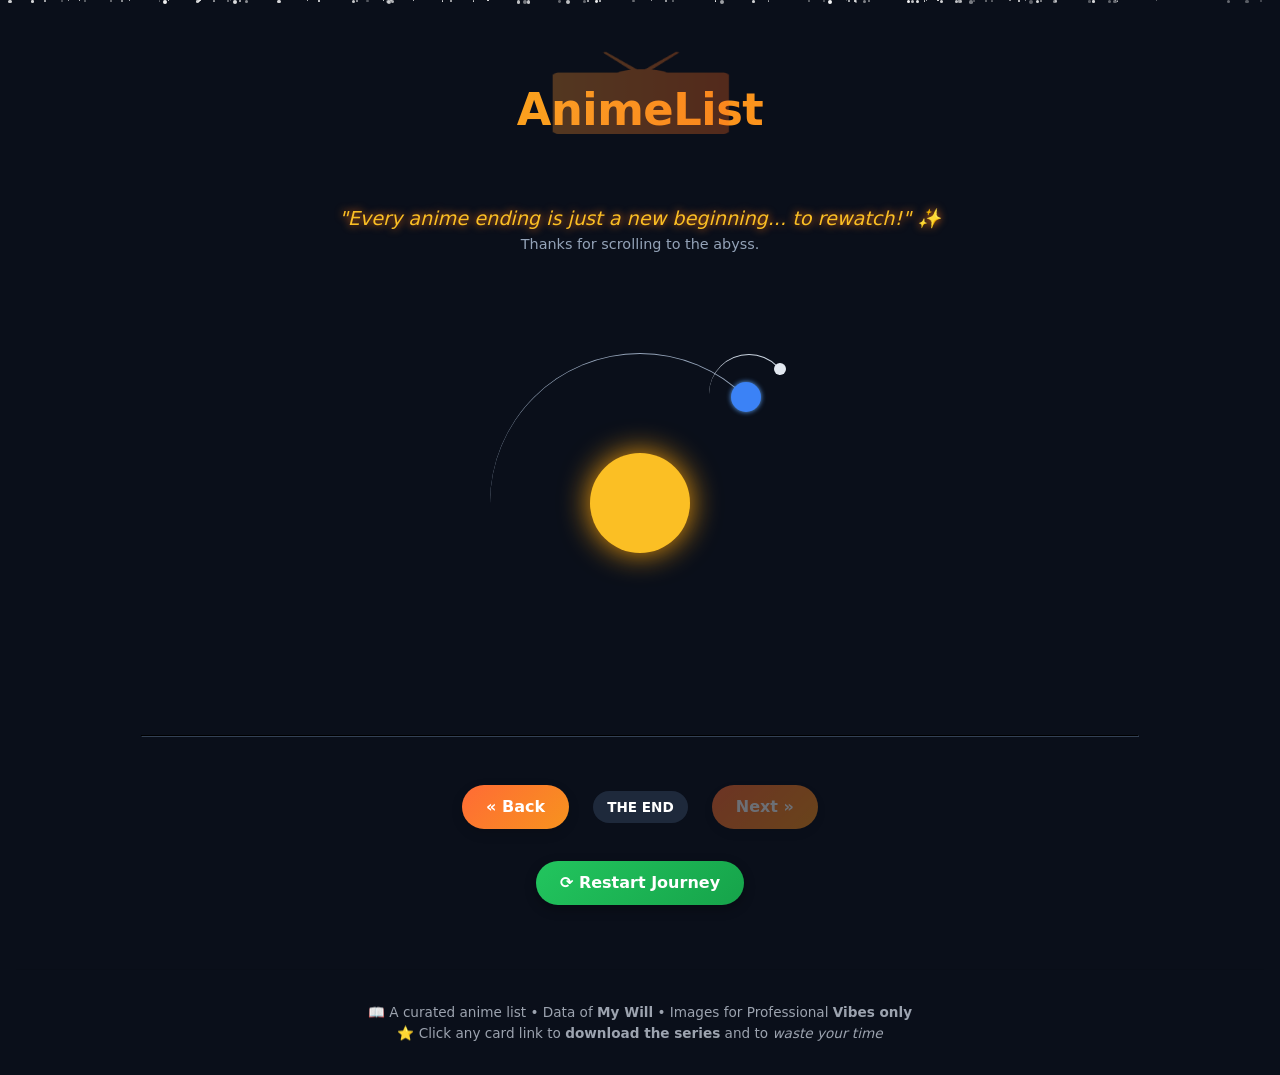
==== [final-page].html @ dfff5ef3 "Add files via upload" ====
<!DOCTYPE html>
<html lang="en">
<head>
  <meta charset="UTF-8">
  <meta name="viewport" content="width=device-width, initial-scale=1.0">
  <title>My Anime List - The End</title>
  <link rel="icon" type="image/png" sizes="32x32" href="favicon-32x32.png">
  <link rel="icon" type="image/png" sizes="16x16" href="favicon-16x16.png">
  <link rel="apple-touch-icon" sizes="180x180" href="apple-touch-icon.png">
  <link rel="manifest" href="site.webmanifest">
  <link rel="stylesheet" href="style.css">
  <style>
    /* ===== EXISTING SOLAR SYSTEM STYLES (FIXED CENTER) ===== */
    .solar-system-wrapper {
      display: flex;
      justify-content: center;
      align-items: center;
      margin: 2rem 0;
      position: relative;
      z-index: 2;
    }
    .solar-system {
      font-size: 10px;
      width: 40em;
      height: 40em;
      position: relative;
      background: transparent;
    }
    .sun {
      position: absolute;
      top: 50%;
      left: 50%;
      transform: translate(-50%, -50%);
      width: 10em;
      height: 10em;
      background-color: #fbbf24;
      border-radius: 50%;
      box-shadow: 0 0 3em #f59e0b;
      animation: pulse 2s infinite alternate;
    }
    @keyframes pulse {
      0% { box-shadow: 0 0 2em #f59e0b; transform: translate(-50%, -50%) scale(1); }
      100% { box-shadow: 0 0 5em #f97316; transform: translate(-50%, -50%) scale(1.05); }
    }
    .earth {
      position: absolute;
      top: 50%;
      left: 50%;
      width: 30em;
      height: 30em;
      margin-top: -15em;
      margin-left: -15em;
      border-style: solid;
      border-color: #94a3b8 transparent transparent transparent;
      border-width: 0.1em 0.1em 0 0;
      border-radius: 50%;
      animation: orbit 36.5s linear infinite;
    }
    .moon {
      position: absolute;
      top: 0;
      right: 0;
      width: 8em;
      height: 8em;
      border-style: solid;
      border-color: #cbd5e1 transparent transparent transparent;
      border-width: 0.1em 0.1em 0 0;
      border-radius: 50%;
      animation: orbit 2.7s linear infinite;
    }
    .earth::before {
      content: '';
      position: absolute;
      top: 2.8em;
      right: 2.8em;
      width: 3em;
      height: 3em;
      background-color: #3b82f6;
      border-radius: 50%;
      box-shadow: 0 0 0.5em #60a5fa;
    }
    .moon::before {
      content: '';
      position: absolute;
      top: 0.8em;
      right: 0.2em;
      width: 1.2em;
      height: 1.2em;
      background-color: #e2e8f0;
      border-radius: 50%;
    }
    @keyframes orbit {
      to { transform: rotate(360deg); }
    }

    /* ===== NEW: FLOATING STARS BACKGROUND ===== */
    .stars {
      position: fixed;
      top: 0;
      left: 0;
      width: 100%;
      height: 100%;
      pointer-events: none;
      z-index: 0;
      overflow: hidden;
    }
    .star {
      position: absolute;
      background-color: white;
      border-radius: 50%;
      opacity: 0;
      animation: floatStar 8s linear infinite;
    }
    @keyframes floatStar {
      0% {
        transform: translateY(100vh) rotate(0deg);
        opacity: 0;
      }
      10% { opacity: 0.8; }
      90% { opacity: 0.8; }
      100% {
        transform: translateY(-20vh) rotate(360deg);
        opacity: 0;
      }
    }

    /* ===== NEW: GLOW TEXT & QUOTE ===== */
    .end-quote {
      text-align: center;
      margin: 1rem 0 0rem;
      font-size: 1.2rem;
      color: #fbbf24;
      text-shadow: 0 0 8px #f97316;
      font-style: italic;
    }
    .sub-quote {
      text-align: center;
      font-size: 0.9rem;
      color: #94a3b8;
      margin-bottom: 1rem;
    }

    /* ===== NEW: RESTART BUTTON ===== */
    .restart-button {
      display: inline-block;
      background: linear-gradient(135deg, #22c55e, #16a34a);
      color: white;
      text-decoration: none;
      padding: 10px 24px;
      border-radius: 40px;
      font-weight: bold;
      margin-top: 1rem;
      transition: all 0.3s ease;
      box-shadow: 0 4px 12px rgba(0,0,0,0.3);
    }
    .restart-button:hover {
      transform: translateY(-3px);
      background: linear-gradient(135deg, #16a34a, #15803d);
      box-shadow: 0 8px 20px rgba(0,0,0,0.4);
    }

    /* Responsive scale */
    @media (max-width: 640px) {
      .solar-system { transform: scale(0.7); }
      .end-quote { font-size: 1rem; }
    }
    .bottom-line { margin: 2rem auto; width: 80%; border-color: #334155; }
    .nav-button.disabled { opacity: 0.4; cursor: not-allowed; pointer-events: none; }
  </style>
</head>
<body class="dark-theme">
  <!-- Floating stars background -->
  <div class="stars" id="stars"></div>

  <main class="container" style="position: relative; z-index: 2;">
    <header class="page-header">
      <h1 class="AnimeList">
        <span class="TV">📺</span>
        AnimeList
      </h1>
      <div class="end-quote">"Every anime ending is just a new beginning... to rewatch!" ✨</div>
      <div class="sub-quote">Thanks for scrolling to the abyss.</div>
    </header>

    <div class="solar-system-wrapper">
      <div class="solar-system">
        <div class="sun"></div>
        <div class="earth">
          <div class="moon"></div>
        </div>
      </div>
    </div>

    <hr class="bottom-line">

    <div class="page-nav">
      <a href="page3.html" class="nav-button">&laquo; Back</a>
      <span class="page-indicator">THE END</span>
      <a href="#" class="nav-button disabled">Next &raquo;</a>
    </div>

    <!-- Extra restart button -->
    <div style="text-align: center; margin: 1rem 0 1.5rem;">
      <a href="index.html" class="restart-button">⟳ Restart Journey</a>
    </div>

    <footer>
      <p>📖 A curated anime list • Data of <strong>My Will</strong> • Images for Professional <strong>Vibes only</strong></p>
      <p>⭐ Click any card link to <strong>download the series</strong> and to <em>waste your time</em></p>
    </footer>
  </main>

  <script>
    // Generate floating stars dynamically
    const starsContainer = document.getElementById('stars');
    for (let i = 0; i < 100; i++) {
      const star = document.createElement('div');
      star.classList.add('star');
      const size = Math.random() * 3 + 1; // 1px to 4px
      star.style.width = `${size}px`;
      star.style.height = `${size}px`;
      star.style.left = `${Math.random() * 100}%`;
      star.style.animationDuration = `${Math.random() * 8 + 4}s`; // 4-12s
      star.style.animationDelay = `${Math.random() * 10}s`;
      star.style.opacity = Math.random() * 0.7 + 0.3;
      starsContainer.appendChild(star);
    }
  </script>
</body>
</html>
---- style.css ----
* {
  margin: 0;
  padding: 0;
  box-sizing: border-box;
}

body {
  font-family: system-ui, 'Segoe UI', 'Roboto', 'Helvetica Neue', sans-serif;
  background: linear-gradient(145deg, #f5f7fc 0%, #eef2f7 100%);
  color: #1e2a3e;
  line-height: 1.5;
  padding: 2rem 1rem;
}

/* main container */
.container {
  max-width: 1400px;
  margin: 0 auto;
}

/* page header */
.page-header {
  text-align: center;
  margin-bottom: 3rem;
  position: relative;
}

.AnimeList {
  font-size: 2.8rem;
  background: linear-gradient(135deg, #f43f5e, #8b5cf6);
  background-clip: text;
  -webkit-background-clip: text;
  color: transparent;
  letter-spacing: -0.5px;
  position: relative;
  z-index: 2;
  line-height: 3.5;
}

.TV {
  margin-top: -20px;
  position: absolute;
  left: 50%;
  top: 50%;
  transform: translate(-50%, -50%) scaleX(2);
  font-size: 5rem;
  opacity: 0.30;
  z-index: -1;
  
  background: linear-gradient(90deg, #FF9933, #FF671F);
  background-clip: text;
  -webkit-background-clip: text;
  color: transparent;
  -webkit-text-fill-color: transparent;
}

.page-header blockquote {
  font-size: 1.2rem;
  color: #4a5b6e;
  margin-top: -1rem;
  font-style: italic;
}


/* anime grid */
.anime-grid {
  display: grid;
  grid-template-columns: repeat(auto-fill, minmax(300px, 1fr));
  gap: 2rem;
}

/* card */
.anime-card {
  background: white;
  border-radius: 1.5rem;
  overflow: hidden;
  box-shadow: 0 10px 25px -5px rgba(0, 0, 0, 0.08), 0 8px 10px -6px rgba(0, 0, 0, 0.02);
  transition: all 0.25s ease;
  display: flex;
  flex-direction: column;
}

.anime-card:hover {
  transform: translateY(20px);
  box-shadow: 0 20px 30px -12px rgba(0, 0, 0, 0.2);
}

/* figure & image */
.anime-figure {
  margin: 0;
  background: #f2f4f8;
  height: 220px;
  overflow: hidden;
}

.anime-figure img {
  width: 100%;
  height: 100%;
  object-fit: cover;
  transition: transform 0.4s ease;
}

.anime-card:hover .anime-figure img {
  transform: scale(1.03);
}

/* content area */
.anime-content {
  padding: 1.2rem 1.2rem 1.5rem;
  flex: 1;
  display: flex;
  flex-direction: column;
}

.anime-title {
  font-size: 1.5rem;
  font-weight: 700;
  margin-bottom: 0.5rem;
  color: #0f172a;
}

.anime-synopsis {
  font-size: 0.9rem;
  color: #334155;
  margin-bottom: 1.2rem;
  line-height: 1.45;
  display: -webkit-box;
  -webkit-line-clamp: 3;
  line-clamp: 3;
  -webkit-box-orient: vertical;
  overflow: hidden;
}

.anime-link {
  margin-top: auto;
  display: inline-flex;
  align-items: center;
  gap: 6px;
  background: #1e293b;
  color: white;
  text-decoration: none;
  padding: 0.6rem 1rem;
  border-radius: 2rem;
  font-weight: 500;
  font-size: 0.85rem;
  width: fit-content;
  transition: background 0.2s, transform 0.1s;
}

.anime-link:hover {
  background: #f43f5e;
  transform: scale(1.02);
}

/*=====BOTTOM LINE=====*/
.bottom-line {
  margin-top: 22px;
}

/* ========== NEW PAGE NAVIGATION STYLES ========== */
.page-nav {
  display: flex;
  justify-content: center;
  align-items: center;
  gap: 1.5rem;
  margin: 3rem 0 1rem;
  flex-wrap: wrap;
}

.nav-button {
  display: inline-block;
  background: linear-gradient(135deg, #ff6b35, #f7931e);
  color: white;
  text-decoration: none;
  padding: 10px 24px;
  border-radius: 40px;
  font-weight: bold;
  font-size: 1rem;
  transition: all 0.3s ease;
  box-shadow: 0 4px 12px rgba(0,0,0,0.15);
}

.nav-button:hover {
  transform: translateY(-3px);
  box-shadow: 0 8px 20px rgba(0,0,0,0.2);
  background: linear-gradient(135deg, #e11d48, #7c3aed);
}

.page-indicator {
  background: #1e293b;
  color: white;
  padding: 6px 14px;
  border-radius: 30px;
  font-size: 0.85rem;
  font-weight: bold;
}


/* footer */
footer {
  margin-top: 4rem;
  text-align: center;
  font-size: 0.85rem;
  color: #5b6e8c;
  border-top: 1px solid rgba(0,0,0,0.05);
  padding-top: 2rem;
}

/* responsive */
@media (max-width: 640px) {
  body {
    padding: 1rem;
  }
  .page-header h1 {
    font-size: 2rem;
  }
}
/* dark theme class (to be added to <body> later) */
.dark-theme {
  background: #0a0f1a;
  color: #e2e8f0;
}
.dark-theme .anime-card {
  background: #111827;
  box-shadow: 0 10px 25px -5px rgba(0,0,0,0.6);
}
.dark-theme .anime-title {
  color: #ffd966;
}
.dark-theme .anime-synopsis {
  color: #cbd5e1;
}
.dark-theme .anime-link {
  background: #2d3748;
}
.dark-theme .anime-link:hover {
  background: #e67e22;
}
.dark-theme .page-header h1 {
  background: linear-gradient(135deg, #fbbf24, #f97316);
  background-clip: text;
  -webkit-background-clip: text;
}
.dark-theme .page-header p,
.dark-theme footer {
  color: #9ca3af;
}
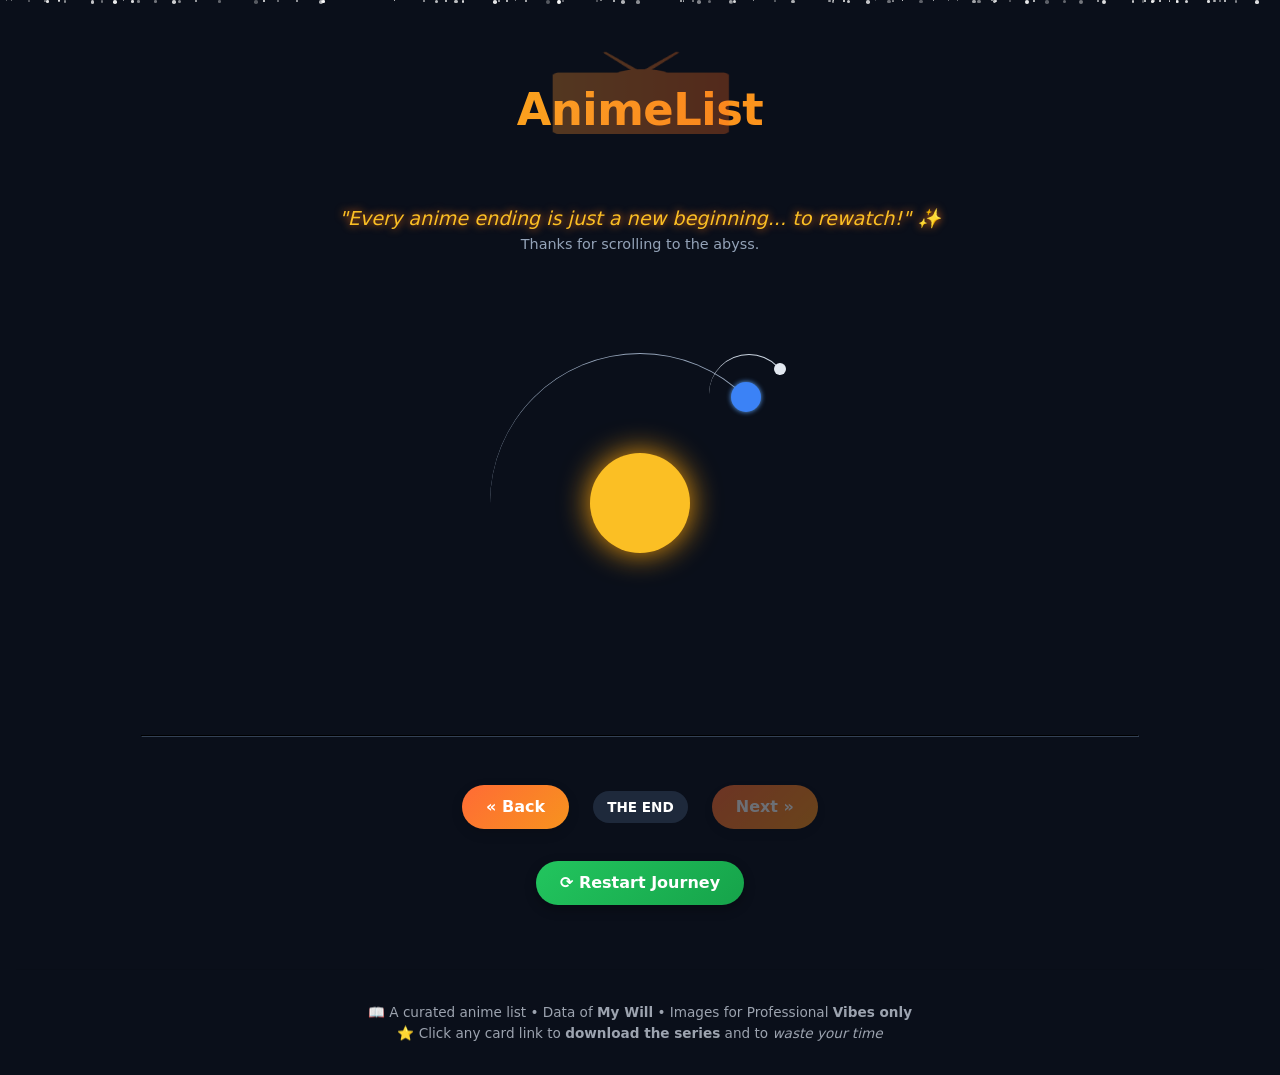
==== commit 7c363c5c: "Add files via upload" ====
--- a/[final-page].html
+++ b/[final-page].html
@@ -194,7 +194,7 @@
     <hr class="bottom-line">
 
     <div class="page-nav">
-      <a href="page3.html" class="nav-button">&laquo; Back</a>
+      <a href="page4.html" class="nav-button">&laquo; Back</a>
       <span class="page-indicator">THE END</span>
       <a href="#" class="nav-button disabled">Next &raquo;</a>
     </div>
--- a/style.css
+++ b/style.css
@@ -1,3 +1,4 @@
+/* ========== RESET & BASE ========== */
 * {
   margin: 0;
   padding: 0;
@@ -12,13 +13,13 @@
   padding: 2rem 1rem;
 }
 
-/* main container */
+/* ========== MAIN CONTAINER ========== */
 .container {
   max-width: 1400px;
   margin: 0 auto;
 }
 
-/* page header */
+/* ========== PAGE HEADER ========== */
 .page-header {
   text-align: center;
   margin-bottom: 3rem;
@@ -46,7 +47,6 @@
   font-size: 5rem;
   opacity: 0.30;
   z-index: -1;
-  
   background: linear-gradient(90deg, #FF9933, #FF671F);
   background-clip: text;
   -webkit-background-clip: text;
@@ -61,15 +61,13 @@
   font-style: italic;
 }
 
-
-/* anime grid */
+/* ========== ANIME GRID & CARD ========== */
 .anime-grid {
   display: grid;
   grid-template-columns: repeat(auto-fill, minmax(300px, 1fr));
   gap: 2rem;
 }
 
-/* card */
 .anime-card {
   background: white;
   border-radius: 1.5rem;
@@ -85,12 +83,13 @@
   box-shadow: 0 20px 30px -12px rgba(0, 0, 0, 0.2);
 }
 
-/* figure & image */
+/* ========== FIGURE & IMAGE + OVERLAY BADGES ========== */
 .anime-figure {
   margin: 0;
   background: #f2f4f8;
   height: 220px;
   overflow: hidden;
+  position: relative;
 }
 
 .anime-figure img {
@@ -104,7 +103,37 @@
   transform: scale(1.03);
 }
 
-/* content area */
+.imdb-badge {
+  position: absolute;
+  top: 10px;
+  right: 10px;
+  background: rgba(0, 0, 0, 0.75);
+  backdrop-filter: blur(6px);
+  color: #fbbf24;
+  padding: 4px 10px;
+  border-radius: 20px;
+  font-weight: 700;
+  font-size: 0.85rem;
+  letter-spacing: 0.2px;
+  box-shadow: 0 2px 8px rgba(0,0,0,0.5);
+  z-index: 2;
+}
+
+.episode-badge {
+  position: absolute;
+  top: 10px;
+  left: 10px;
+  background: rgba(0, 0, 0, 0.7);
+  backdrop-filter: blur(4px);
+  color: #e2e8f0;
+  padding: 4px 10px;
+  border-radius: 20px;
+  font-size: 0.8rem;
+  font-weight: 600;
+  z-index: 2;
+}
+
+/* ========== CARD CONTENT AREA ========== */
 .anime-content {
   padding: 1.2rem 1.2rem 1.5rem;
   flex: 1;
@@ -117,6 +146,7 @@
   font-weight: 700;
   margin-bottom: 0.5rem;
   color: #0f172a;
+  text-transform: uppercase;
 }
 
 .anime-synopsis {
@@ -131,6 +161,7 @@
   overflow: hidden;
 }
 
+/* Original single button (used on pages 2/3) */
 .anime-link {
   margin-top: auto;
   display: inline-flex;
@@ -152,12 +183,223 @@
   transform: scale(1.02);
 }
 
-/*=====BOTTOM LINE=====*/
+/* ========== META ROW (YEAR + EPISODES) ========== */
+.anime-meta {
+  display: flex;
+  gap: 12px;
+  align-items: center;
+  margin-bottom: 0.5rem;
+  font-size: 0.8rem;
+  color: #9ca3af;
+  font-weight: 500;
+}
+
+.anime-year,
+.anime-total-episodes {
+  background: #1f2937;
+  padding: 2px 10px;
+  border-radius: 16px;
+  color: #e2e8f0;
+}
+
+/* ========== GENRE TAGS ========== */
+.genre-tags {
+  display: flex;
+  flex-wrap: wrap;
+  gap: 6px;
+  margin-bottom: 0.75rem;
+}
+
+.genre-tag {
+  background: #2d3748;
+  color: #cbd5e1;
+  font-size: 0.7rem;
+  font-weight: 600;
+  padding: 3px 10px;
+  border-radius: 20px;
+  text-transform: uppercase;
+  letter-spacing: 0.3px;
+  transition: background 0.2s;
+}
+
+.anime-card:hover .genre-tag {
+  background: #f97316;
+  color: white;
+}
+
+/* ========== COLLAPSIBLE DOWNLOAD SECTION (SMOOTH ANIMATION) ========== */
+.download-section {
+  margin-top: auto;
+  width: 100%;
+}
+
+/* Remove browser default disclosure triangle */
+.download-section summary::-webkit-details-marker {
+  display: none;
+}
+.download-section summary {
+  list-style: none;
+  cursor: pointer;
+}
+
+/* Heading (works as <h4> or <summary>) */
+.download-heading {
+  font-size: 0.9rem;
+  font-weight: 600;
+  letter-spacing: 0.4px;
+  text-transform: uppercase;
+  margin-bottom: 10px;
+  color: #fbbf24;
+  display: flex;
+  align-items: center;
+  gap: 6px;
+  position: relative;
+  transition: color 0.3s;
+  padding: 6px 0;
+  user-select: none;
+}
+
+/* Shimmer underline */
+.download-heading::after {
+  content: '';
+  position: absolute;
+  bottom: 0;
+  left: 0;
+  width: 100%;
+  height: 2px;
+  background: linear-gradient(90deg, #f97316, #fbbf24, #f97316);
+  background-size: 200% auto;
+  border-radius: 1px;
+  opacity: 0.6;
+  animation: shimmer 2s linear infinite;
+}
+
+@keyframes shimmer {
+  0%   { background-position: 0% center; }
+  100% { background-position: 200% center; }
+}
+
+.arrow {
+  margin-left: auto;
+  font-size: 0.8rem;
+  transition: transform 0.35s cubic-bezier(0.4, 0, 0.2, 1);
+}
+.download-section[open] .arrow {
+  transform: rotate(180deg);
+}
+
+.heading-icon {
+  display: inline-block;
+  animation: pulse-icon 1.5s ease-in-out infinite;
+}
+
+@keyframes pulse-icon {
+  0%, 100% { transform: scale(1); opacity: 0.9; }
+  50%      { transform: scale(1.15); opacity: 1; }
+}
+
+.download-heading:hover {
+  color: #ff9f1c;
+}
+.download-heading:hover::after {
+  opacity: 1;
+}
+
+/* Animated content panel (inside <details>) */
+.download-content {
+  overflow: hidden;
+  transition:
+    max-height 0.45s cubic-bezier(0.4, 0, 0.2, 1),
+    opacity 0.35s ease,
+    transform 0.35s ease;
+  transform-origin: top;
+}
+
+/* Closed state */
+.download-section:not([open]) .download-content {
+  max-height: 0;
+  opacity: 0;
+  transform: translateY(-8px);
+}
+
+/* Open state */
+.download-section[open] .download-content {
+  max-height: 600px;           /* large enough for all seasons */
+  opacity: 1;
+  transform: translateY(0);
+}
+
+/* ========== SEASON GROUPS & DOWNLOAD LINKS ========== */
+.season-group {
+  margin-bottom: 12px;
+}
+.season-group:last-child {
+  margin-bottom: 0;
+}
+
+.season-title {
+  font-size: 0.8rem;
+  font-weight: 700;
+  text-transform: uppercase;
+  letter-spacing: 0.4px;
+  color: #94a3b8;
+  margin-top: 12px;
+  margin-bottom: 6px;
+  padding-left: 4px;
+  border-left: 3px solid #f97316;
+  transition: color 0.2s, border-color 0.2s;
+}
+
+.season-group:hover .season-title {
+  color: #fbbf24;
+  border-color: #fbbf24;
+}
+
+.download-links {
+  display: flex;
+  flex-wrap: wrap;
+  gap: 10px;
+}
+
+.dl-link {
+  display: inline-flex;
+  align-items: center;
+  gap: 5px;
+  background: #1e293b;
+  color: white;
+  text-decoration: none;
+  padding: 0.45rem 1rem;
+  border-radius: 2rem;
+  font-weight: 500;
+  font-size: 0.8rem;
+  transition: background 0.2s, transform 0.1s;
+  box-shadow: 0 2px 6px rgba(0,0,0,0.3);
+}
+
+.dl-link:hover {
+  background: #e67e22;
+  transform: scale(1.03);
+}
+
+.ongoing-badge {
+  background: #e67e22;
+  color: #fff;
+  font-size: 0.65rem;
+  font-weight: 700;
+  padding: 1px 6px;
+  border-radius: 12px;
+  margin-left: 4px;
+  text-transform: uppercase;
+  letter-spacing: 0.3px;
+  position: relative;
+  top: -1px;
+}
+
+/* ========== BOTTOM LINE & PAGE NAVIGATION ========== */
 .bottom-line {
   margin-top: 22px;
 }
 
-/* ========== NEW PAGE NAVIGATION STYLES ========== */
 .page-nav {
   display: flex;
   justify-content: center;
@@ -195,8 +437,7 @@
   font-weight: bold;
 }
 
-
-/* footer */
+/* ========== FOOTER ========== */
 footer {
   margin-top: 4rem;
   text-align: center;
@@ -206,7 +447,51 @@
   padding-top: 2rem;
 }
 
-/* responsive */
+/* ========== DARK THEME ========== */
+.dark-theme {
+  background: #0a0f1a;
+  color: #e2e8f0;
+}
+.dark-theme .anime-card {
+  background: #111827;
+  box-shadow: 0 10px 25px -5px rgba(0,0,0,0.6);
+}
+.dark-theme .anime-title {
+  color: #ffd966;
+}
+.dark-theme .anime-synopsis {
+  color: #cbd5e1;
+}
+.dark-theme .anime-link,
+.dark-theme .dl-link {
+  background: #2d3748;
+}
+.dark-theme .anime-link:hover,
+.dark-theme .dl-link:hover {
+  background: #e67e22;
+}
+.dark-theme .page-header h1 {
+  background: linear-gradient(135deg, #fbbf24, #f97316);
+  background-clip: text;
+  -webkit-background-clip: text;
+}
+.dark-theme .page-header p,
+.dark-theme footer {
+  color: #9ca3af;
+}
+.dark-theme .anime-year,
+.dark-theme .anime-total-episodes {
+  background: #1f2937;
+  color: #e2e8f0;
+}
+.dark-theme .season-title {
+  color: #94a3b8;
+}
+.dark-theme .anime-meta {
+  color: #9ca3af;
+}
+
+/* ========== RESPONSIVE ========== */
 @media (max-width: 640px) {
   body {
     padding: 1rem;
@@ -215,34 +500,156 @@
     font-size: 2rem;
   }
 }
-/* dark theme class (to be added to <body> later) */
-.dark-theme {
-  background: #0a0f1a;
-  color: #e2e8f0;
-}
-.dark-theme .anime-card {
+
+/* ========== STICKY SEARCH (IMPROVED) ========== */
+.search-global-wrapper {
+  position: sticky;
+  top: 1rem;
+  z-index: 1000;
+  display: flex;
+  justify-content: flex-end;
+  margin-bottom: 0.5rem;
+}
+
+.search-global-container {
+  background: rgba(15, 25, 35, 0.85);
+  backdrop-filter: blur(12px);
+  border-radius: 48px;
+  padding: 4px;
+  box-shadow: 0 2px 10px rgba(0,0,0,0.2);
+  transition: all 0.25s ease;
+  border: 1px solid rgba(249, 115, 22, 0.3);
+}
+
+.search-icon-btn {
+  background: #f97316;
+  border: none;
+  font-size: 1.2rem;
+  cursor: pointer;
+  width: 36px;
+  height: 36px;
+  border-radius: 50%;
+  display: flex;
+  align-items: center;
+  justify-content: center;
+  transition: all 0.2s;
+  color: white;
+  box-shadow: 0 2px 6px rgba(0,0,0,0.2);
+}
+.search-icon-btn:hover {
+  background: #e11d48;
+  transform: scale(1.03);
+}
+
+.search-input-field {
+  display: flex;
+  align-items: center;
+  gap: 6px;
+  padding: 0 8px;
+  width: 0;
+  overflow: hidden;
+  transition: width 0.3s cubic-bezier(0.2, 0.9, 0.4, 1.1);
+}
+.search-input-field input {
+  background: #0f172a;
+  border: 1px solid #f97316;
+  color: white;
+  padding: 8px 14px;
+  border-radius: 40px;
+  font-size: 0.9rem;
+  width: 240px;
+  outline: none;
+}
+.search-input-field input::placeholder {
+  color: #94a3b8;
+  font-size: 0.85rem;
+}
+.search-close {
+  background: none;
+  border: none;
+  font-size: 1.2rem;
+  cursor: pointer;
+  color: #f97316;
+  transition: 0.2s;
+}
+.search-close:hover {
+  color: #fbbf24;
+}
+
+.search-global-container.active .search-icon-btn {
+  display: none;
+}
+.search-global-container.active .search-input-field {
+  width: 300px;
+}
+
+/* Results panel – floating cards */
+.search-results-panel {
+  position: fixed;
+  top: 85px;
+  right: 20px;
+  width: 360px;
+  max-height: 65vh;
+  overflow-y: auto;
   background: #111827;
-  box-shadow: 0 10px 25px -5px rgba(0,0,0,0.6);
-}
-.dark-theme .anime-title {
-  color: #ffd966;
-}
-.dark-theme .anime-synopsis {
+  border-radius: 1.2rem;
+  box-shadow: 0 20px 30px -8px black;
+  z-index: 1001;
+  padding: 0.8rem;
+  display: none;
+  flex-direction: column;
+  gap: 0.8rem;
+  border: 1px solid #f97316;
+  backdrop-filter: blur(4px);
+}
+.search-results-panel.show {
+  display: flex;
+}
+.result-item {
+  background: #1e293b;
+  border-radius: 1rem;
+  padding: 0.7rem;
+  transition: 0.2s;
+  cursor: pointer;
+}
+.result-item:hover, .result-item:focus {
+  background: #2d3748;
+  transform: translateX(-4px);
+}
+.result-title {
+  font-size: 1rem;
+  font-weight: bold;
+  color: #fbbf24;
+}
+.result-meta {
+  font-size: 0.7rem;
+  color: #9ca3af;
+  margin: 4px 0;
+}
+.result-synopsis {
+  font-size: 0.75rem;
   color: #cbd5e1;
-}
-.dark-theme .anime-link {
-  background: #2d3748;
-}
-.dark-theme .anime-link:hover {
-  background: #e67e22;
-}
-.dark-theme .page-header h1 {
-  background: linear-gradient(135deg, #fbbf24, #f97316);
-  background-clip: text;
-  -webkit-background-clip: text;
-}
-.dark-theme .page-header p,
-.dark-theme footer {
-  color: #9ca3af;
-}
-
+  display: -webkit-box;
+  -webkit-line-clamp: 2;
+  line-clamp: 2;
+  -webkit-box-orient: vertical;
+  overflow: hidden;
+}
+.no-results-panel {
+  text-align: center;
+  color: #fbbf24;
+  padding: 1rem;
+  font-size: 0.9rem;
+}
+
+@media (max-width: 640px) {
+  .search-results-panel {
+    width: 90%;
+    left: 5%;
+    right: auto;
+    top: 75px;
+  }
+  .search-global-container.active .search-input-field input {
+    width: 180px;
+  }
+}
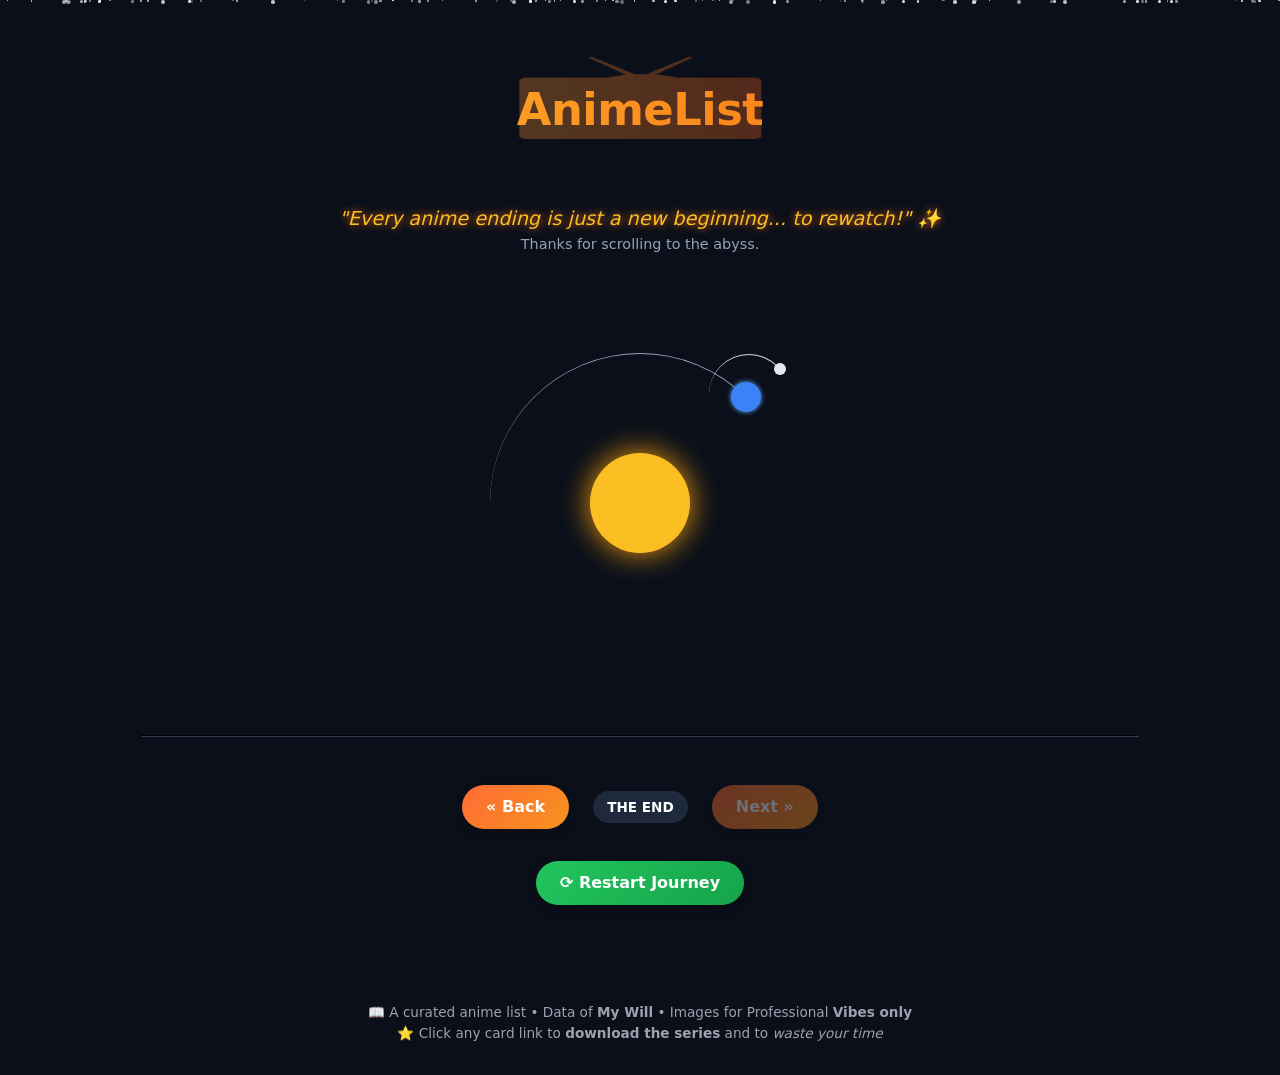
==== commit 406cc591: "Change back navigation link to page 3" ====
--- a/[final-page].html
+++ b/[final-page].html
@@ -194,7 +194,7 @@
     <hr class="bottom-line">
 
     <div class="page-nav">
-      <a href="page4.html" class="nav-button">&laquo; Back</a>
+      <a href="page3.html" class="nav-button">&laquo; Back</a>
       <span class="page-indicator">THE END</span>
       <a href="#" class="nav-button disabled">Next &raquo;</a>
     </div>
@@ -227,4 +227,4 @@
     }
   </script>
 </body>
-</html>+</html>
--- a/style.css
+++ b/style.css
@@ -501,6 +501,23 @@
   }
 }
 
+@media only screen and (min-width: 455px){
+  .TV {
+  margin-top: -15px;
+  position: absolute;
+  left: 50%;
+  top: 50%;
+  transform: translate(-50%, -50%) scaleX(2.75);
+  font-size: 5rem;
+  opacity: 0.30;
+  z-index: -1;
+  background: linear-gradient(90deg, #FF9933, #FF671F);
+  background-clip: text;
+  -webkit-background-clip: text;
+  color: transparent;
+  -webkit-text-fill-color: transparent;
+  }
+}
 /* ========== STICKY SEARCH (IMPROVED) ========== */
 .search-global-wrapper {
   position: sticky;
@@ -653,3 +670,16 @@
     width: 180px;
   }
 }
+
+/* Rating display in search results */
+.result-rating {
+  font-size: 0.85rem;
+  font-weight: bold;
+  color: #fbbf24;
+  margin-top: 4px;
+  display: inline-block;
+  background: rgba(0,0,0,0.5);
+  padding: 2px 8px;
+  border-radius: 20px;
+  width: fit-content;
+}
